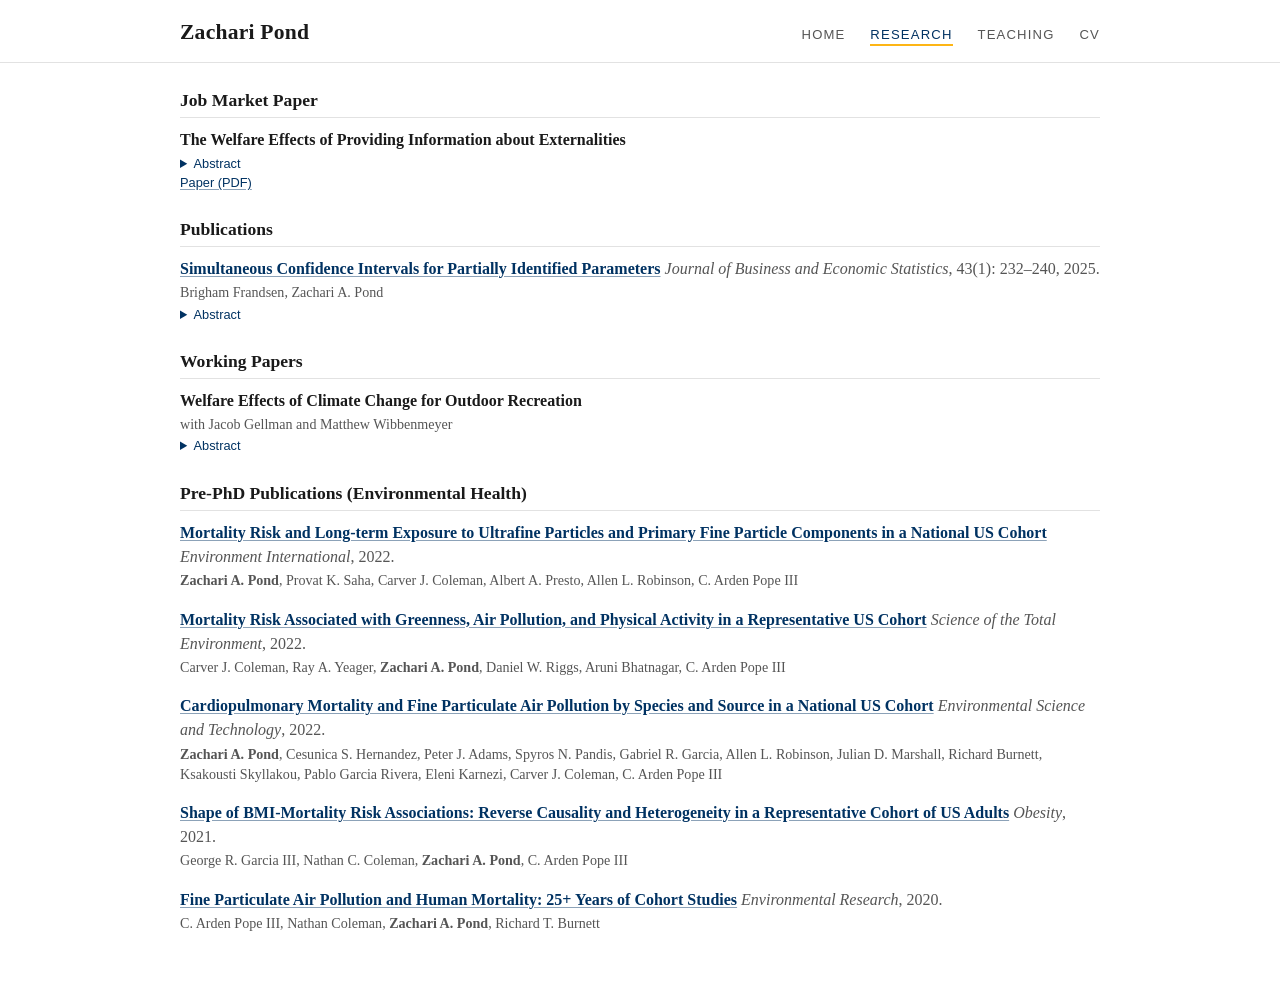
==== research.html @ e9aa534f "Post JMP draft (Oct 15); link it from site and CV; update abstract Co-Authored-By: Claude Opus 5.5 <" ====
<!DOCTYPE html>
<html lang="en">
<head>
  <meta charset="utf-8">
  <meta name="viewport" content="width=device-width, initial-scale=1">
  <title>Research | Zachari Pond</title>
  <link rel="stylesheet" href="style.css">
</head>
<body>
  <header>
    <div class="container">
      <div class="site-title">Zachari Pond</div>
      <nav>
        <a href="index.html">Home</a>
        <a href="research.html" class="active">Research</a>
        <a href="teaching.html">Teaching</a>
        <a href="cv.pdf">CV</a>
      </nav>
    </div>
  </header>

  <main>
    <div class="container">
      <h2>Job Market Paper</h2>
      <div class="paper">
        <span class="paper-title">The Welfare Effects of Providing Information about Externalities</span>
        <details class="abstract">
          <summary>Abstract</summary>
          <p>This paper combines theory and experiments to study the welfare effects of providing information about personal carbon emissions. I consider three information interventions: impact-based information, which privately reveals the dollar damages from one&rsquo;s annual emissions; social comparison information, which privately reveals one&rsquo;s emissions rank among participants; and public recognition, which discloses one&rsquo;s emissions profile to another participant. In the experiment, consumer welfare effects are measured with a strategy-method elicitation that captures participants&rsquo; (possibly negative) willingness to pay for each intervention. Each intervention is then randomized across participants, with abatement effects measured through voluntary contributions to emissions offsets. I find that on average participants have positive willingness to pay for both impact-based information and social comparison information; willingness to pay for public recognition is positive if emissions are low and negative if emissions are high. Only public recognition increases abatement. The private information interventions increase consumer welfare but do not reduce external damages, whereas the public recognition intervention reduces consumer welfare while also reducing external damages. Under reasonable abatement cost curvatures, public recognition reduces total welfare despite having the intended impact on behavior, highlighting the importance of consumer welfare in evaluating non-standard policy interventions.</p>
        </details>
        <div class="paper-links">
          <a href="pond_jmp.pdf">Paper (PDF)</a>
        </div>
      </div>

      <h2>Publications</h2>

      <div class="paper">
        <span class="paper-title"><a href="https://www.tandfonline.com/doi/full/10.1080/07350015.2024.2356083">Simultaneous Confidence Intervals for Partially Identified Parameters</a></span> <span class="venue"><em>Journal of Business and Economic Statistics</em>, 43(1): 232&ndash;240, 2025.</span>
        <p class="authors">Brigham Frandsen, Zachari A. Pond</p>
        <details class="abstract">
          <summary>Abstract</summary>
          <p>This article extends the Imbens and Manski and Stoye confidence interval for a partially identified scalar parameter to a vector-valued parameter. The proposed method produces uniformly valid simultaneous confidence intervals for each dimension, or, equivalently, a rectangular confidence region that covers points in the identified set with a specified probability. The method applies when asymptotically normal estimates of upper and lower bounds for each dimension are available. The intervals are computationally simple and fast relative to methods based on test inversion or bootstrapped calibration, and do not suffer from the conservativity of projection-based approaches.</p>
        </details>
      </div>

      <h2>Working Papers</h2>

      <div class="paper">
        <span class="paper-title">Welfare Effects of Climate Change for Outdoor Recreation</span>
        <p class="authors">with Jacob Gellman and Matthew Wibbenmeyer</p>
        <details class="abstract">
          <summary>Abstract</summary>
          <p>Valuation of non-market climate amenities is a crucial component of climate policy. Due to individuals&rsquo; direct exposure to ambient temperature, one ideal setting to study these values is outdoor recreation. In this paper, we combine millions of administrative campground reservation records with daily temperature data to study shifts in recreation value under climate change. By exploiting the timing of reservation and cancellation decisions, we estimate how individuals respond to both climate and weather. Welfare values follow an inverse U-shape for both weather and climate, with disutility from extreme cold outweighing disutility from extreme heat. Climate projections in the western United States predict net welfare gains of $1 billion per year by century&rsquo;s end, but with substantial seasonal and regional heterogeneity in either gains or losses. Welfare gains depend on individuals&rsquo; ability to accurately perceive climatic changes. These findings contribute to a growing set of climate damage estimates.</p>
        </details>
      </div>

            <h2>Pre-PhD Publications (Environmental Health)</h2>

      <div class="paper">
        <span class="paper-title"><a href="https://www.sciencedirect.com/science/article/pii/S016041202200366X">Mortality Risk and Long-term Exposure to Ultrafine Particles and Primary Fine Particle Components in a National US Cohort</a></span> <span class="venue"><em>Environment International</em>, 2022.</span>
        <p class="authors"><strong>Zachari A. Pond</strong>, Provat K. Saha, Carver J. Coleman, Albert A. Presto, Allen L. Robinson, C. Arden Pope III</p>
      </div>

      <div class="paper">
        <span class="paper-title"><a href="https://www.sciencedirect.com/science/article/pii/S0048969722009408">Mortality Risk Associated with Greenness, Air Pollution, and Physical Activity in a Representative US Cohort</a></span> <span class="venue"><em>Science of the Total Environment</em>, 2022.</span>
        <p class="authors">Carver J. Coleman, Ray A. Yeager, <strong>Zachari A. Pond</strong>, Daniel W. Riggs, Aruni Bhatnagar, C. Arden Pope III</p>
      </div>

      <div class="paper">
        <span class="paper-title"><a href="https://pubs.acs.org/doi/full/10.1021/acs.est.1c04176">Cardiopulmonary Mortality and Fine Particulate Air Pollution by Species and Source in a National US Cohort</a></span> <span class="venue"><em>Environmental Science and Technology</em>, 2022.</span>
        <p class="authors"><strong>Zachari A. Pond</strong>, Cesunica S. Hernandez, Peter J. Adams, Spyros N. Pandis, Gabriel R. Garcia, Allen L. Robinson, Julian D. Marshall, Richard Burnett, Ksakousti Skyllakou, Pablo Garcia Rivera, Eleni Karnezi, Carver J. Coleman, C. Arden Pope III</p>
      </div>

      <div class="paper">
        <span class="paper-title"><a href="https://onlinelibrary.wiley.com/doi/full/10.1002/oby.23114">Shape of BMI-Mortality Risk Associations: Reverse Causality and Heterogeneity in a Representative Cohort of US Adults</a></span> <span class="venue"><em>Obesity</em>, 2021.</span>
        <p class="authors">George R. Garcia III, Nathan C. Coleman, <strong>Zachari A. Pond</strong>, C. Arden Pope III</p>
      </div>

      <div class="paper">
        <span class="paper-title"><a href="https://www.sciencedirect.com/science/article/pii/S0013935119307212">Fine Particulate Air Pollution and Human Mortality: 25+ Years of Cohort Studies</a></span> <span class="venue"><em>Environmental Research</em>, 2020.</span>
        <p class="authors">C. Arden Pope III, Nathan Coleman, <strong>Zachari A. Pond</strong>, Richard T. Burnett</p>
      </div>
    </div>
  </main>

</body>
</html>
---- style.css ----
/* Zachari Pond — academic site stylesheet */

:root {
  --text: #1a1a1a;
  --muted: #555;
  --accent: #003262;      /* Berkeley blue */
  --accent-2: #FDB515;    /* California gold, used sparingly */
  --rule: #e2e2e2;
  --bg: #ffffff;
  --maxw: 60rem;
}

* { box-sizing: border-box; }

html { font-size: 16px; }

body {
  margin: 0;
  font-family: Georgia, "Times New Roman", serif;
  color: var(--text);
  background: var(--bg);
  line-height: 1.5;
}

a { color: var(--accent); text-decoration: none; }

/* Content links: visibly underlined */
main a {
  text-decoration: underline;
  text-decoration-color: rgba(0, 50, 98, 0.45);
  text-underline-offset: 2px;
}
main a:hover { text-decoration-color: var(--accent); }

.container {
  max-width: var(--maxw);
  margin: 0 auto;
  padding: 0 1.25rem;
}

/* Header / nav */
header {
  border-bottom: 1px solid var(--rule);
  padding: 1rem 0 0.85rem;
}

header .container {
  display: flex;
  justify-content: space-between;
  align-items: baseline;
  flex-wrap: wrap;
  gap: 0.4rem 1rem;
}

.site-title {
  font-size: 1.35rem;
  font-weight: bold;
  letter-spacing: 0.01em;
  color: var(--text);
}

nav { margin-top: 0; }

nav a {
  font-family: Helvetica, Arial, sans-serif;
  font-size: 0.82rem;
  text-transform: uppercase;
  letter-spacing: 0.09em;
  color: var(--muted);
  margin-right: 1.3rem;
}

nav a:last-child { margin-right: 0; }
nav a.active { color: var(--accent); border-bottom: 2px solid var(--accent-2); padding-bottom: 2px; }
nav a:hover { color: var(--accent); text-decoration: none; }

main { padding: 1.5rem 0 2.5rem; }

h1 { font-size: 1.5rem; margin: 0 0 0.8rem; }
h2 {
  font-size: 1.1rem;
  margin: 1.5rem 0 0.6rem;
  padding-bottom: 0.25rem;
  border-bottom: 1px solid var(--rule);
}
h2:first-child { margin-top: 0; }
h3 { font-size: 1rem; margin: 1.1rem 0 0.3rem; }

.muted { color: var(--muted); }
.small {
  font-family: Helvetica, Arial, sans-serif;
  font-size: 0.85rem;
  color: var(--muted);
}

/* Home page intro layout */
.intro {
  display: flex;
  gap: 2.2rem;
  align-items: flex-start;
  flex-wrap: wrap;
}

.intro-photo { flex: 0 0 240px; }

.intro-photo img {
  width: 240px;
  border-radius: 4px;
  display: block;
}

.intro-text { flex: 1 1 24rem; }
.intro-text p:first-child { margin-top: 0; }
.intro-text p { margin: 0.7rem 0; }

/* Paper entries */
.paper { margin-bottom: 1.05rem; }
.paper-title { font-weight: bold; }

.venue { color: var(--muted); }

.authors {
  color: var(--muted);
  font-size: 0.88rem;
  line-height: 1.4;
  margin: 0.15rem 0 0;
}

.paper p.muted {
  line-height: 1.55;
  margin: 0.2rem 0 0;
}

.paper-links {
  font-family: Helvetica, Arial, sans-serif;
  font-size: 0.8rem;
}
.paper-links a { margin-right: 0.9rem; }

details.abstract { margin-top: 0.1rem; }
details.abstract summary {
  cursor: pointer;
  font-family: Helvetica, Arial, sans-serif;
  font-size: 0.8rem;
  color: var(--accent);
}
details.abstract p {
  margin: 0.35rem 0 0;
  font-size: 0.92rem;
  line-height: 1.5;
  max-width: 50rem;
}

/* Footer */
footer {
  border-top: 1px solid var(--rule);
  padding: 1rem 0 1.6rem;
}

/* Mobile */
@media (max-width: 600px) {
  html { font-size: 15px; }
  .intro { gap: 1.2rem; }
  .intro-photo, .intro-photo img { width: 150px; flex-basis: 150px; }
  nav a { margin-right: 0.9rem; }
}
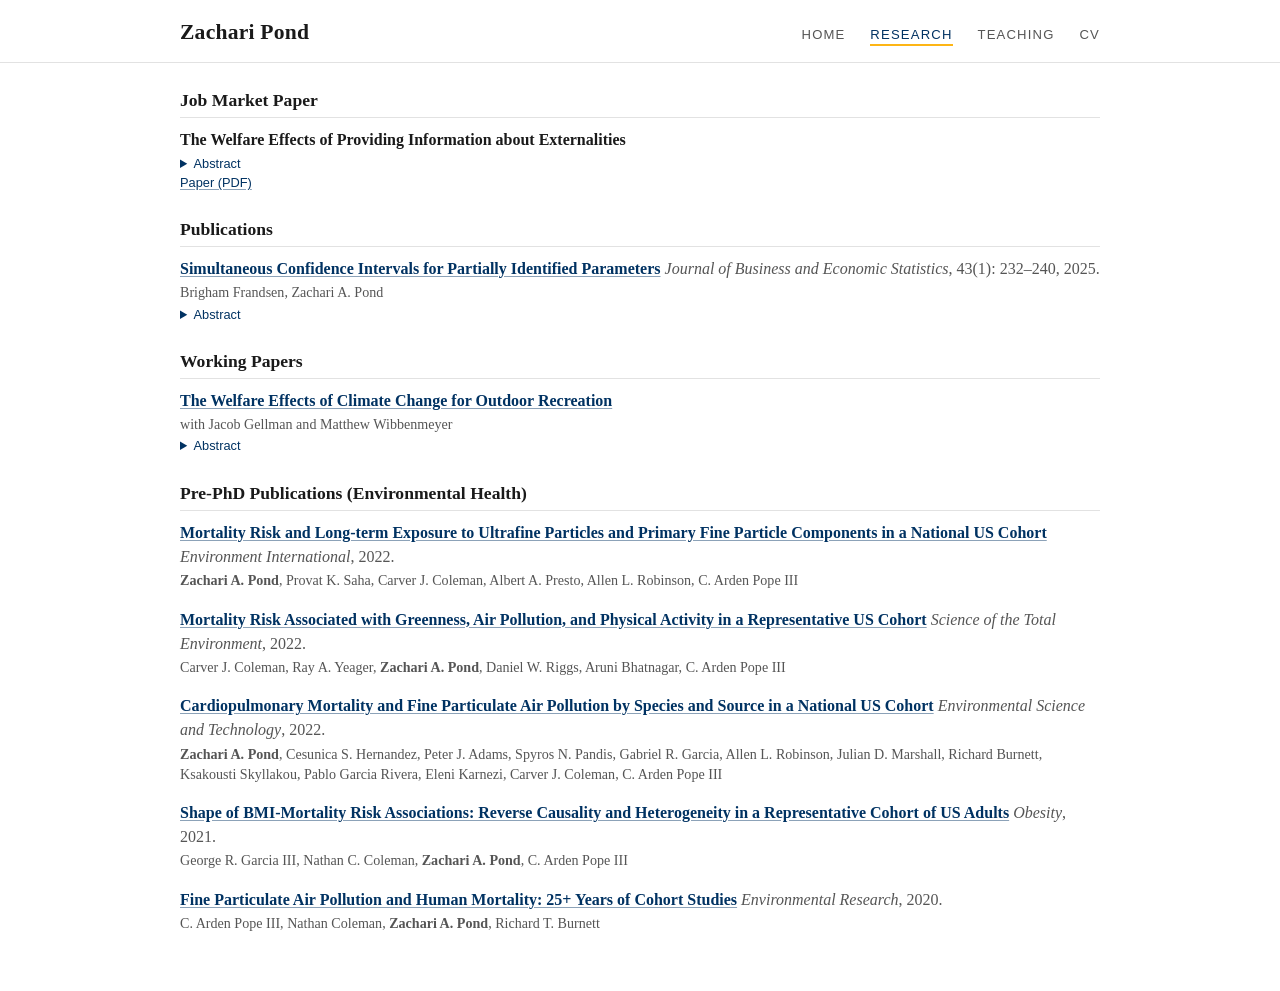
==== commit 03f734c5: "Link recreation working paper from research page and CV; refresh its abstract Co-Authored-By: Claude" ====
--- a/research.html
+++ b/research.html
@@ -26,7 +26,7 @@
         <span class="paper-title">The Welfare Effects of Providing Information about Externalities</span>
         <details class="abstract">
           <summary>Abstract</summary>
-          <p>This paper combines theory and experiments to study the welfare effects of providing information about personal carbon emissions. I consider three information interventions: impact-based information, which privately reveals the dollar damages from one&rsquo;s annual emissions; social comparison information, which privately reveals one&rsquo;s emissions rank among participants; and public recognition, which discloses one&rsquo;s emissions profile to another participant. In the experiment, consumer welfare effects are measured with a strategy-method elicitation that captures participants&rsquo; (possibly negative) willingness to pay for each intervention. Each intervention is then randomized across participants, with abatement effects measured through voluntary contributions to emissions offsets. I find that on average participants have positive willingness to pay for both impact-based information and social comparison information; willingness to pay for public recognition is positive if emissions are low and negative if emissions are high. Only public recognition increases abatement. The private information interventions increase consumer welfare but do not reduce external damages, whereas the public recognition intervention reduces consumer welfare while also reducing external damages. Under reasonable abatement cost curvatures, public recognition reduces total welfare despite having the intended impact on behavior, highlighting the importance of consumer welfare in evaluating non-standard policy interventions.</p>
+          <p>This paper combines theory and experiments to study the welfare effects of providing information about personal carbon emissions. Governments and agencies routinely use information to motivate prosocial behavior. The welfare effects of doing so depend not only on how behavior changes, but also on how information affects the people who receive it: by improving their decisions, or by producing guilt, pride, or shame. I develop a model with altruism, social-image, and self-image utility that decomposes the total welfare effect of an information intervention into: the instrumental value of the information, its direct effect on image utility, and the external damages avoided through induced abatement. I then estimate these components in experiments with about 6,500 U.S. adults for three interventions: private information on the dollar damages from one&rsquo;s emissions, private information on one&rsquo;s emissions rank, and public recognition, which discloses one&rsquo;s emissions to another participant. I measure consumer welfare effects with an incentive-compatible strategy-method elicitation of willingness to pay to receive or avoid each intervention. I estimate abatement effects both structurally and as randomized treatment effects on contributions to emissions offsets. Private information raises consumer welfare but does not detectably change abatement. Public recognition increases abatement, but decreases consumer welfare and total welfare. Evaluating these interventions by behavior alone would reverse their ranking.</p>
         </details>
         <div class="paper-links">
           <a href="pond_jmp.pdf">Paper (PDF)</a>
@@ -47,11 +47,11 @@
       <h2>Working Papers</h2>
 
       <div class="paper">
-        <span class="paper-title">Welfare Effects of Climate Change for Outdoor Recreation</span>
+        <span class="paper-title"><a href="pond_recreation.pdf">The Welfare Effects of Climate Change for Outdoor Recreation</a></span>
         <p class="authors">with Jacob Gellman and Matthew Wibbenmeyer</p>
         <details class="abstract">
           <summary>Abstract</summary>
-          <p>Valuation of non-market climate amenities is a crucial component of climate policy. Due to individuals&rsquo; direct exposure to ambient temperature, one ideal setting to study these values is outdoor recreation. In this paper, we combine millions of administrative campground reservation records with daily temperature data to study shifts in recreation value under climate change. By exploiting the timing of reservation and cancellation decisions, we estimate how individuals respond to both climate and weather. Welfare values follow an inverse U-shape for both weather and climate, with disutility from extreme cold outweighing disutility from extreme heat. Climate projections in the western United States predict net welfare gains of $1 billion per year by century&rsquo;s end, but with substantial seasonal and regional heterogeneity in either gains or losses. Welfare gains depend on individuals&rsquo; ability to accurately perceive climatic changes. These findings contribute to a growing set of climate damage estimates.</p>
+          <p>Valuation of non-market climate amenities is a crucial component of climate policy. Due to individuals&rsquo; direct exposure to ambient temperature, one ideal setting to study these values is outdoor recreation. In this paper, we combine millions of administrative campground reservation records with daily temperature data to study shifts in recreation value under climate change. By exploiting the timing of reservation and cancellation decisions, we estimate how individuals respond to both climate and weather. Preferences for realized temperature follow an inverse U-shape, with disutility from extreme cold outweighing disutility from extreme heat, while reservation decisions respond to the likelihood of cold conditions but not to the likelihood of heat. Climate projections in the western United States predict net welfare gains of $1 billion per year by century&rsquo;s end, but with substantial seasonal and regional heterogeneity in either gains or losses. Welfare gains depend on individuals&rsquo; ability to accurately perceive climatic changes. These findings contribute to a growing set of climate damage estimates.</p>
         </details>
       </div>
 
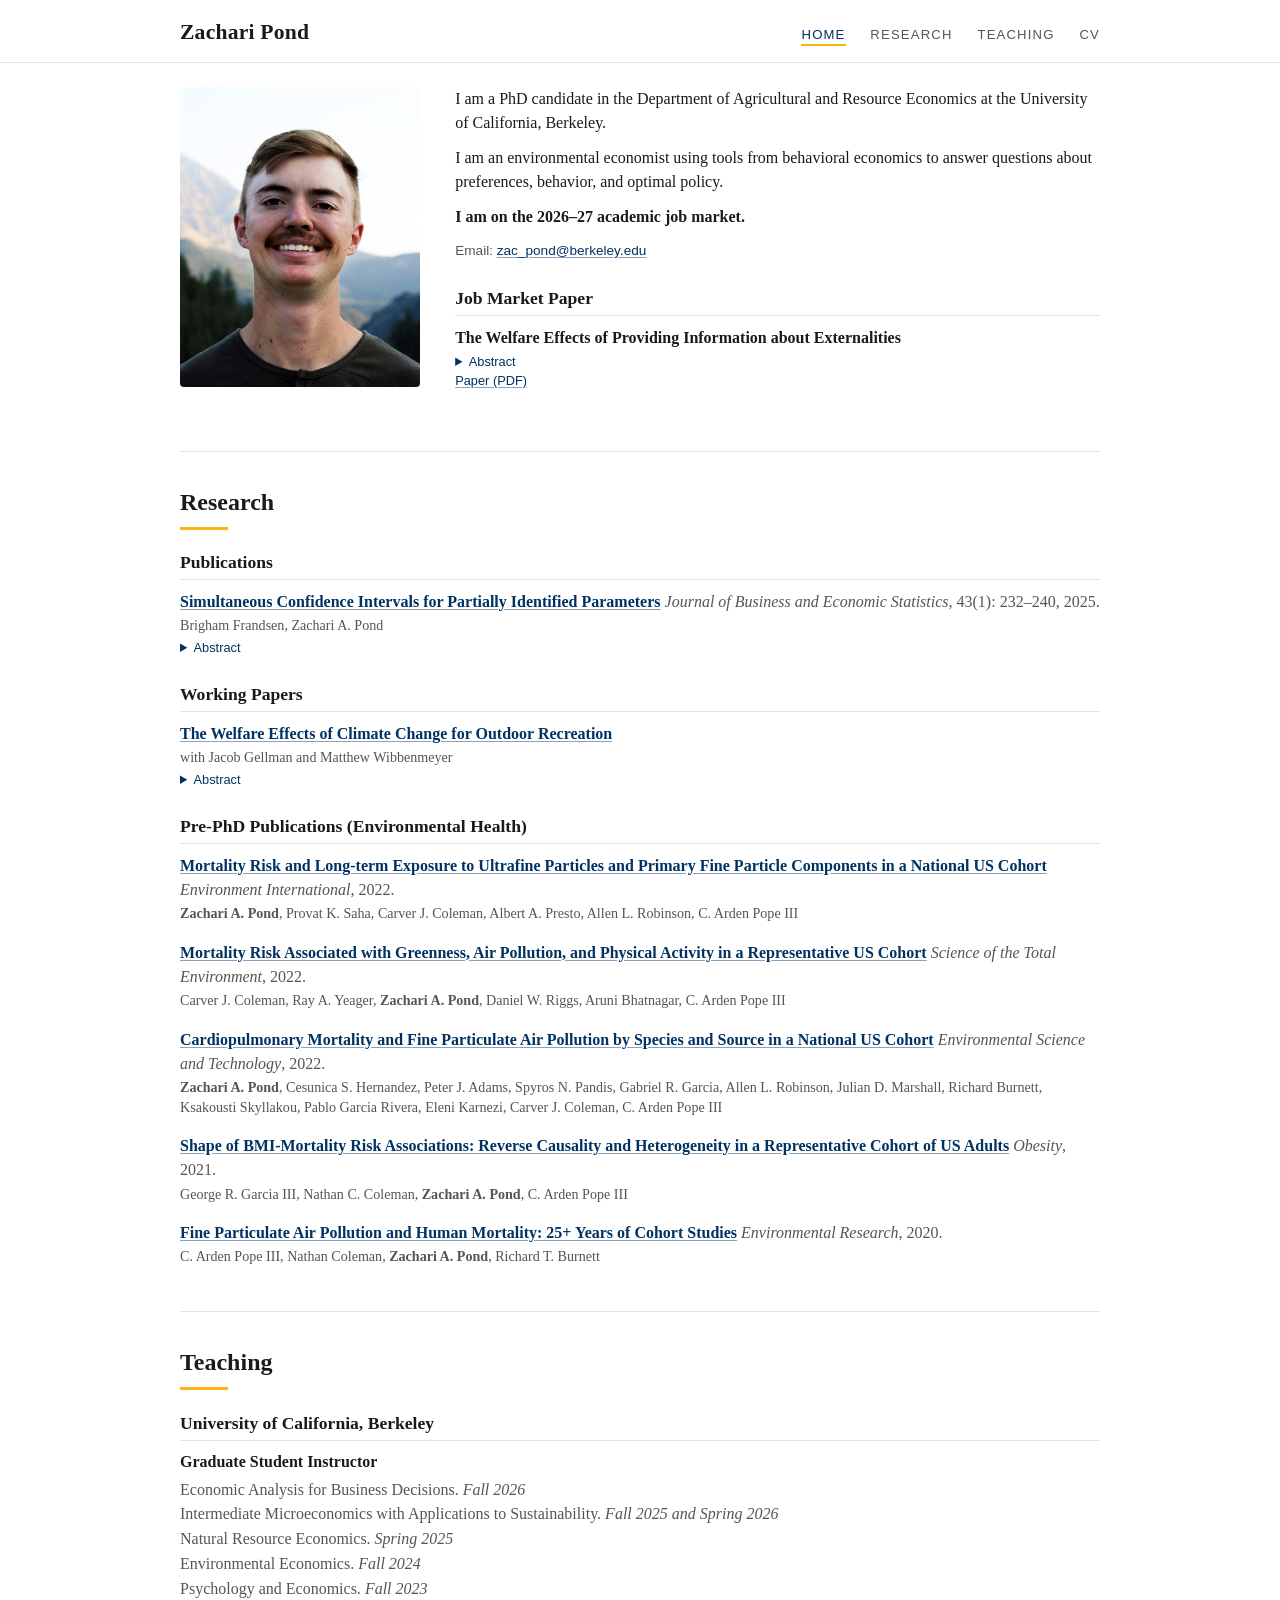
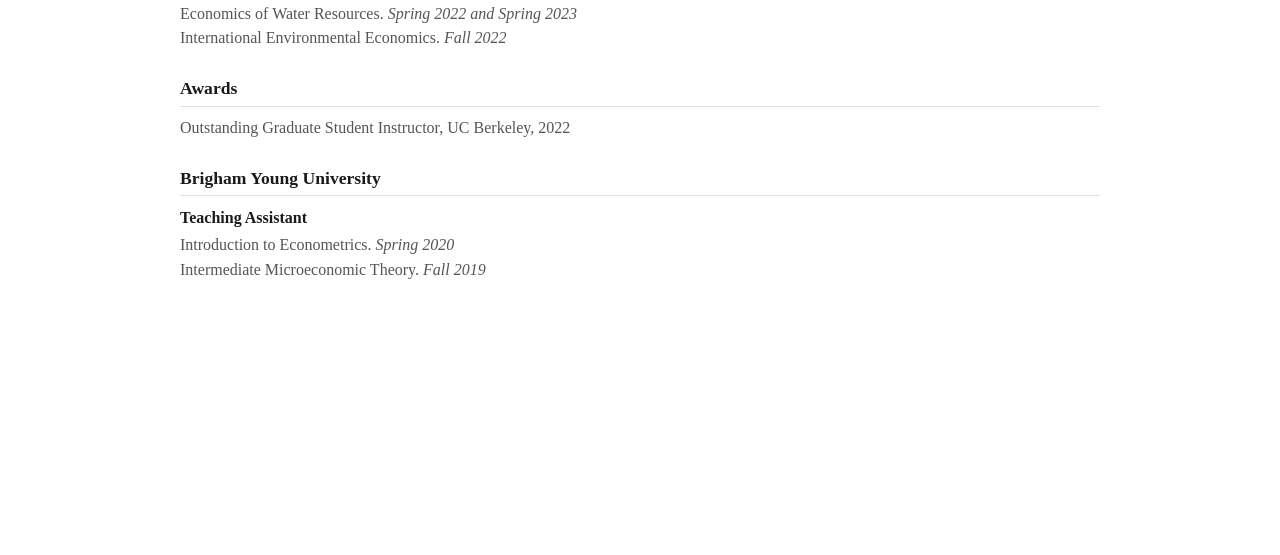
==== commit 2973d2e6: "Single-page layout: Research and Teaching as sections of the home page Nav buttons scroll to section" ====
--- a/research.html
+++ b/research.html
@@ -4,85 +4,11 @@
   <meta charset="utf-8">
   <meta name="viewport" content="width=device-width, initial-scale=1">
   <title>Research | Zachari Pond</title>
-  <link rel="stylesheet" href="style.css">
+  <link rel="canonical" href="https://zacpond.github.io/index.html#research">
+  <meta http-equiv="refresh" content="0; url=index.html#research">
+  <script>location.replace("index.html#research");</script>
 </head>
 <body>
-  <header>
-    <div class="container">
-      <div class="site-title">Zachari Pond</div>
-      <nav>
-        <a href="index.html">Home</a>
-        <a href="research.html" class="active">Research</a>
-        <a href="teaching.html">Teaching</a>
-        <a href="cv.pdf">CV</a>
-      </nav>
-    </div>
-  </header>
-
-  <main>
-    <div class="container">
-      <h2>Job Market Paper</h2>
-      <div class="paper">
-        <span class="paper-title">The Welfare Effects of Providing Information about Externalities</span>
-        <details class="abstract">
-          <summary>Abstract</summary>
-          <p>This paper combines theory and experiments to study the welfare effects of providing information about personal carbon emissions. Governments and agencies routinely use information to motivate prosocial behavior. The welfare effects of doing so depend not only on how behavior changes, but also on how information affects the people who receive it: by improving their decisions, or by producing guilt, pride, or shame. I develop a model with altruism, social-image, and self-image utility that decomposes the total welfare effect of an information intervention into: the instrumental value of the information, its direct effect on image utility, and the external damages avoided through induced abatement. I then estimate these components in experiments with about 6,500 U.S. adults for three interventions: private information on the dollar damages from one&rsquo;s emissions, private information on one&rsquo;s emissions rank, and public recognition, which discloses one&rsquo;s emissions to another participant. I measure consumer welfare effects with an incentive-compatible strategy-method elicitation of willingness to pay to receive or avoid each intervention. I estimate abatement effects both structurally and as randomized treatment effects on contributions to emissions offsets. Private information raises consumer welfare but does not detectably change abatement. Public recognition increases abatement, but decreases consumer welfare and total welfare. Evaluating these interventions by behavior alone would reverse their ranking.</p>
-        </details>
-        <div class="paper-links">
-          <a href="pond_jmp.pdf">Paper (PDF)</a>
-        </div>
-      </div>
-
-      <h2>Publications</h2>
-
-      <div class="paper">
-        <span class="paper-title"><a href="https://www.tandfonline.com/doi/full/10.1080/07350015.2024.2356083">Simultaneous Confidence Intervals for Partially Identified Parameters</a></span> <span class="venue"><em>Journal of Business and Economic Statistics</em>, 43(1): 232&ndash;240, 2025.</span>
-        <p class="authors">Brigham Frandsen, Zachari A. Pond</p>
-        <details class="abstract">
-          <summary>Abstract</summary>
-          <p>This article extends the Imbens and Manski and Stoye confidence interval for a partially identified scalar parameter to a vector-valued parameter. The proposed method produces uniformly valid simultaneous confidence intervals for each dimension, or, equivalently, a rectangular confidence region that covers points in the identified set with a specified probability. The method applies when asymptotically normal estimates of upper and lower bounds for each dimension are available. The intervals are computationally simple and fast relative to methods based on test inversion or bootstrapped calibration, and do not suffer from the conservativity of projection-based approaches.</p>
-        </details>
-      </div>
-
-      <h2>Working Papers</h2>
-
-      <div class="paper">
-        <span class="paper-title"><a href="pond_recreation.pdf">The Welfare Effects of Climate Change for Outdoor Recreation</a></span>
-        <p class="authors">with Jacob Gellman and Matthew Wibbenmeyer</p>
-        <details class="abstract">
-          <summary>Abstract</summary>
-          <p>Valuation of non-market climate amenities is a crucial component of climate policy. Due to individuals&rsquo; direct exposure to ambient temperature, one ideal setting to study these values is outdoor recreation. In this paper, we combine millions of administrative campground reservation records with daily temperature data to study shifts in recreation value under climate change. By exploiting the timing of reservation and cancellation decisions, we estimate how individuals respond to both climate and weather. Preferences for realized temperature follow an inverse U-shape, with disutility from extreme cold outweighing disutility from extreme heat, while reservation decisions respond to the likelihood of cold conditions but not to the likelihood of heat. Climate projections in the western United States predict net welfare gains of $1 billion per year by century&rsquo;s end, but with substantial seasonal and regional heterogeneity in either gains or losses. Welfare gains depend on individuals&rsquo; ability to accurately perceive climatic changes. These findings contribute to a growing set of climate damage estimates.</p>
-        </details>
-      </div>
-
-            <h2>Pre-PhD Publications (Environmental Health)</h2>
-
-      <div class="paper">
-        <span class="paper-title"><a href="https://www.sciencedirect.com/science/article/pii/S016041202200366X">Mortality Risk and Long-term Exposure to Ultrafine Particles and Primary Fine Particle Components in a National US Cohort</a></span> <span class="venue"><em>Environment International</em>, 2022.</span>
-        <p class="authors"><strong>Zachari A. Pond</strong>, Provat K. Saha, Carver J. Coleman, Albert A. Presto, Allen L. Robinson, C. Arden Pope III</p>
-      </div>
-
-      <div class="paper">
-        <span class="paper-title"><a href="https://www.sciencedirect.com/science/article/pii/S0048969722009408">Mortality Risk Associated with Greenness, Air Pollution, and Physical Activity in a Representative US Cohort</a></span> <span class="venue"><em>Science of the Total Environment</em>, 2022.</span>
-        <p class="authors">Carver J. Coleman, Ray A. Yeager, <strong>Zachari A. Pond</strong>, Daniel W. Riggs, Aruni Bhatnagar, C. Arden Pope III</p>
-      </div>
-
-      <div class="paper">
-        <span class="paper-title"><a href="https://pubs.acs.org/doi/full/10.1021/acs.est.1c04176">Cardiopulmonary Mortality and Fine Particulate Air Pollution by Species and Source in a National US Cohort</a></span> <span class="venue"><em>Environmental Science and Technology</em>, 2022.</span>
-        <p class="authors"><strong>Zachari A. Pond</strong>, Cesunica S. Hernandez, Peter J. Adams, Spyros N. Pandis, Gabriel R. Garcia, Allen L. Robinson, Julian D. Marshall, Richard Burnett, Ksakousti Skyllakou, Pablo Garcia Rivera, Eleni Karnezi, Carver J. Coleman, C. Arden Pope III</p>
-      </div>
-
-      <div class="paper">
-        <span class="paper-title"><a href="https://onlinelibrary.wiley.com/doi/full/10.1002/oby.23114">Shape of BMI-Mortality Risk Associations: Reverse Causality and Heterogeneity in a Representative Cohort of US Adults</a></span> <span class="venue"><em>Obesity</em>, 2021.</span>
-        <p class="authors">George R. Garcia III, Nathan C. Coleman, <strong>Zachari A. Pond</strong>, C. Arden Pope III</p>
-      </div>
-
-      <div class="paper">
-        <span class="paper-title"><a href="https://www.sciencedirect.com/science/article/pii/S0013935119307212">Fine Particulate Air Pollution and Human Mortality: 25+ Years of Cohort Studies</a></span> <span class="venue"><em>Environmental Research</em>, 2020.</span>
-        <p class="authors">C. Arden Pope III, Nathan Coleman, <strong>Zachari A. Pond</strong>, Richard T. Burnett</p>
-      </div>
-    </div>
-  </main>
-
+  <p>This page has moved to <a href="index.html#research">Research</a>.</p>
 </body>
 </html>
